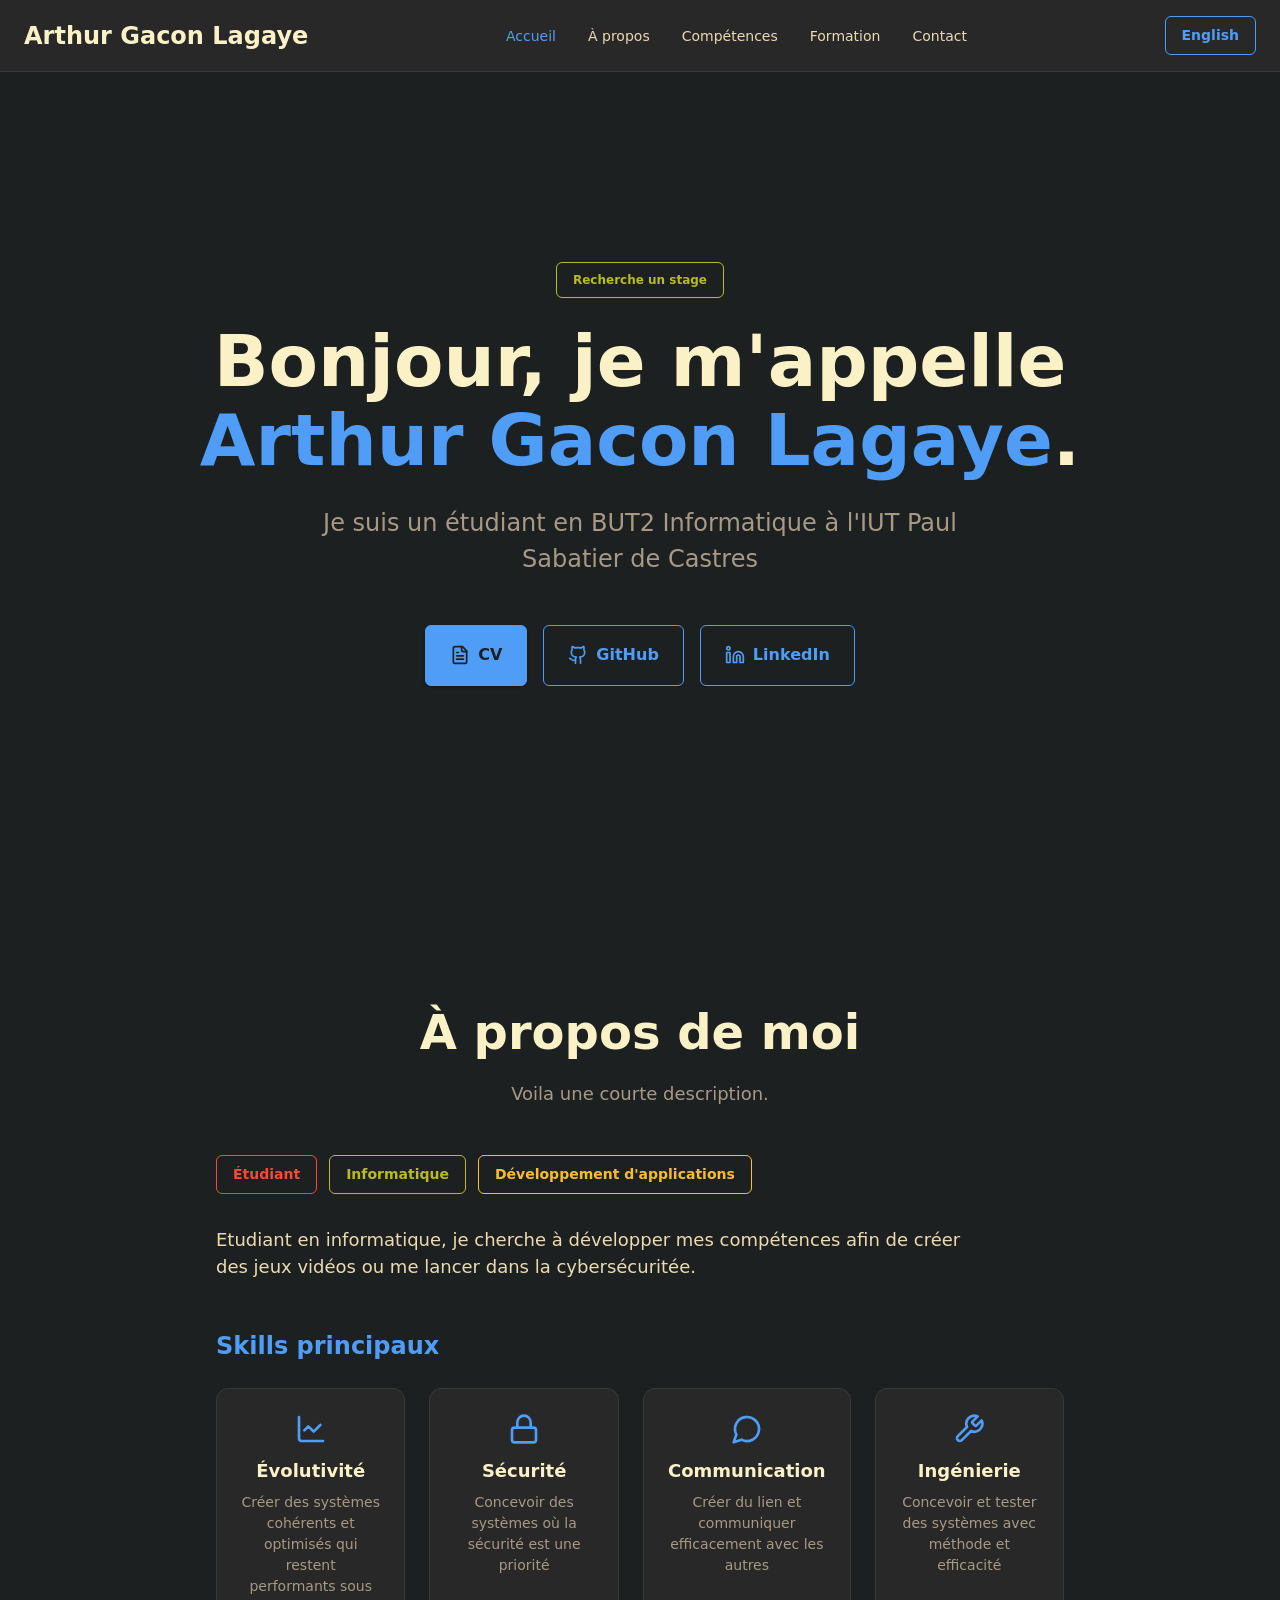
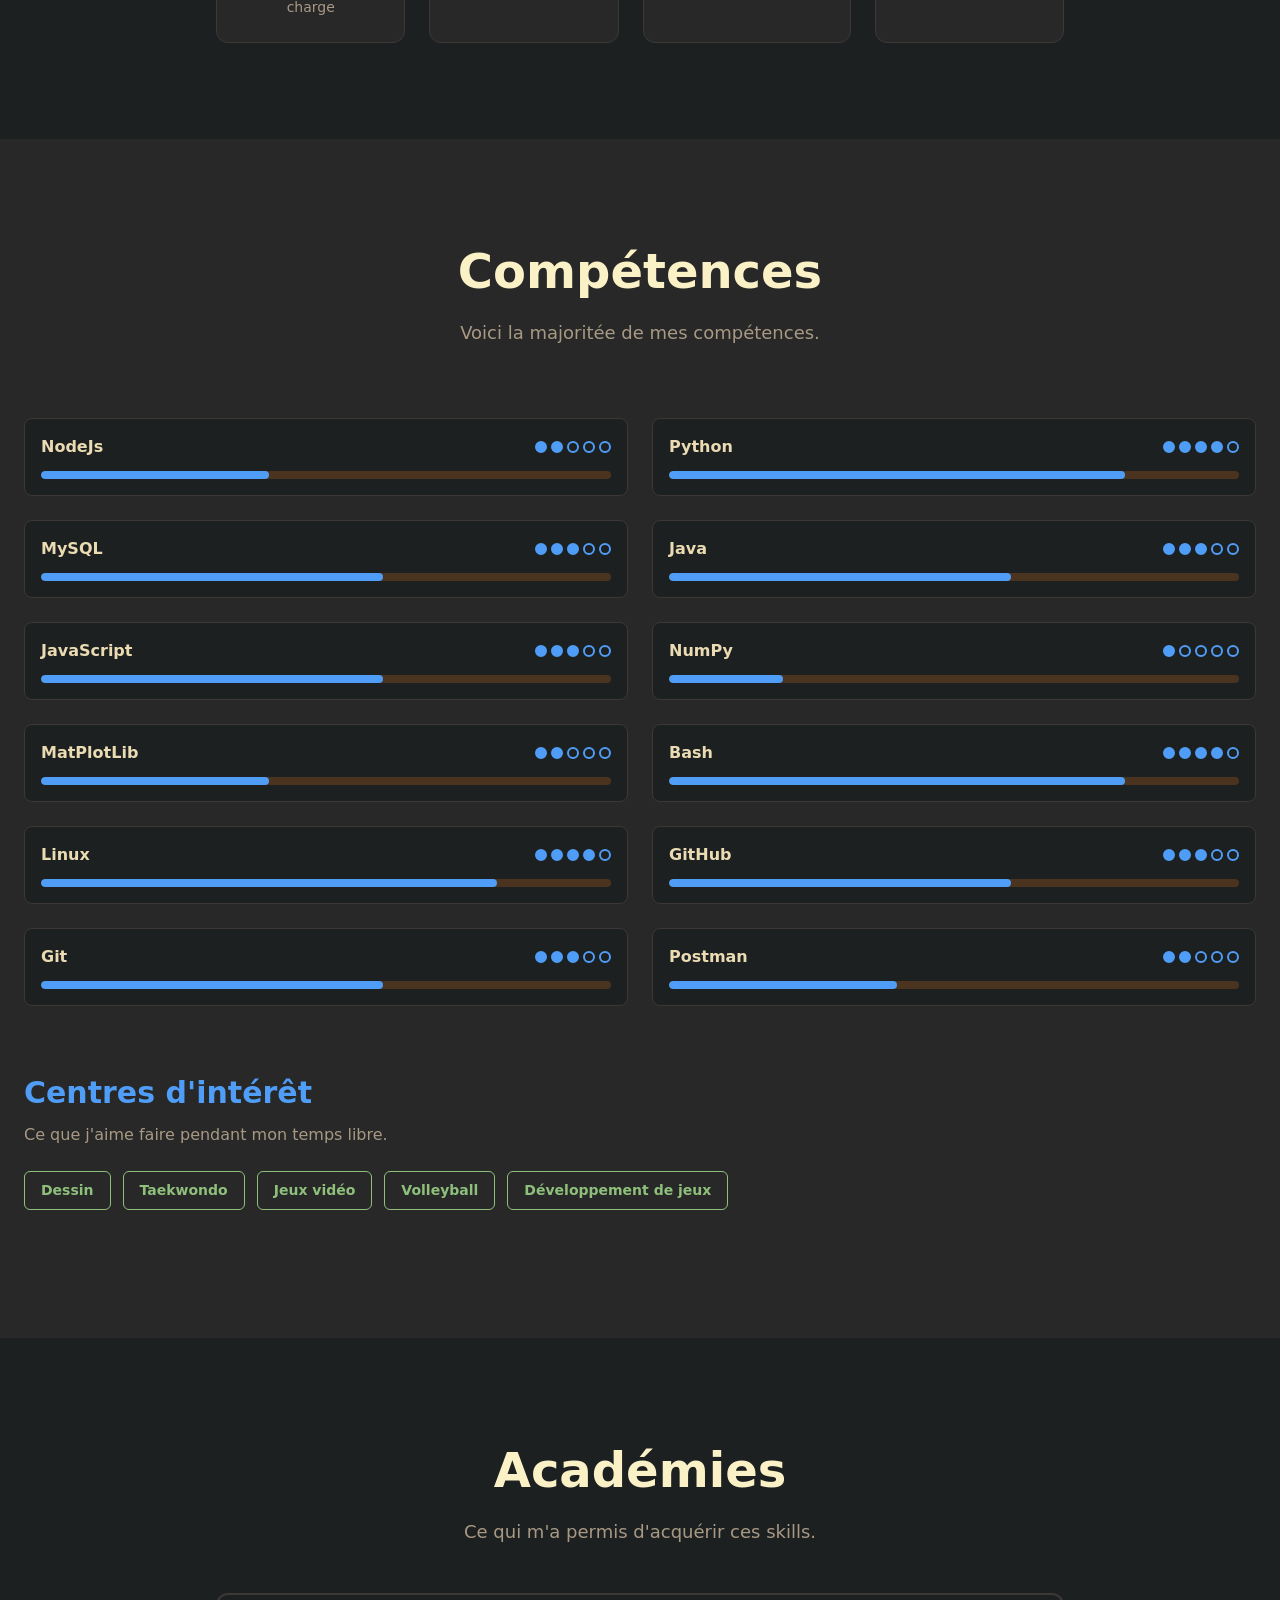
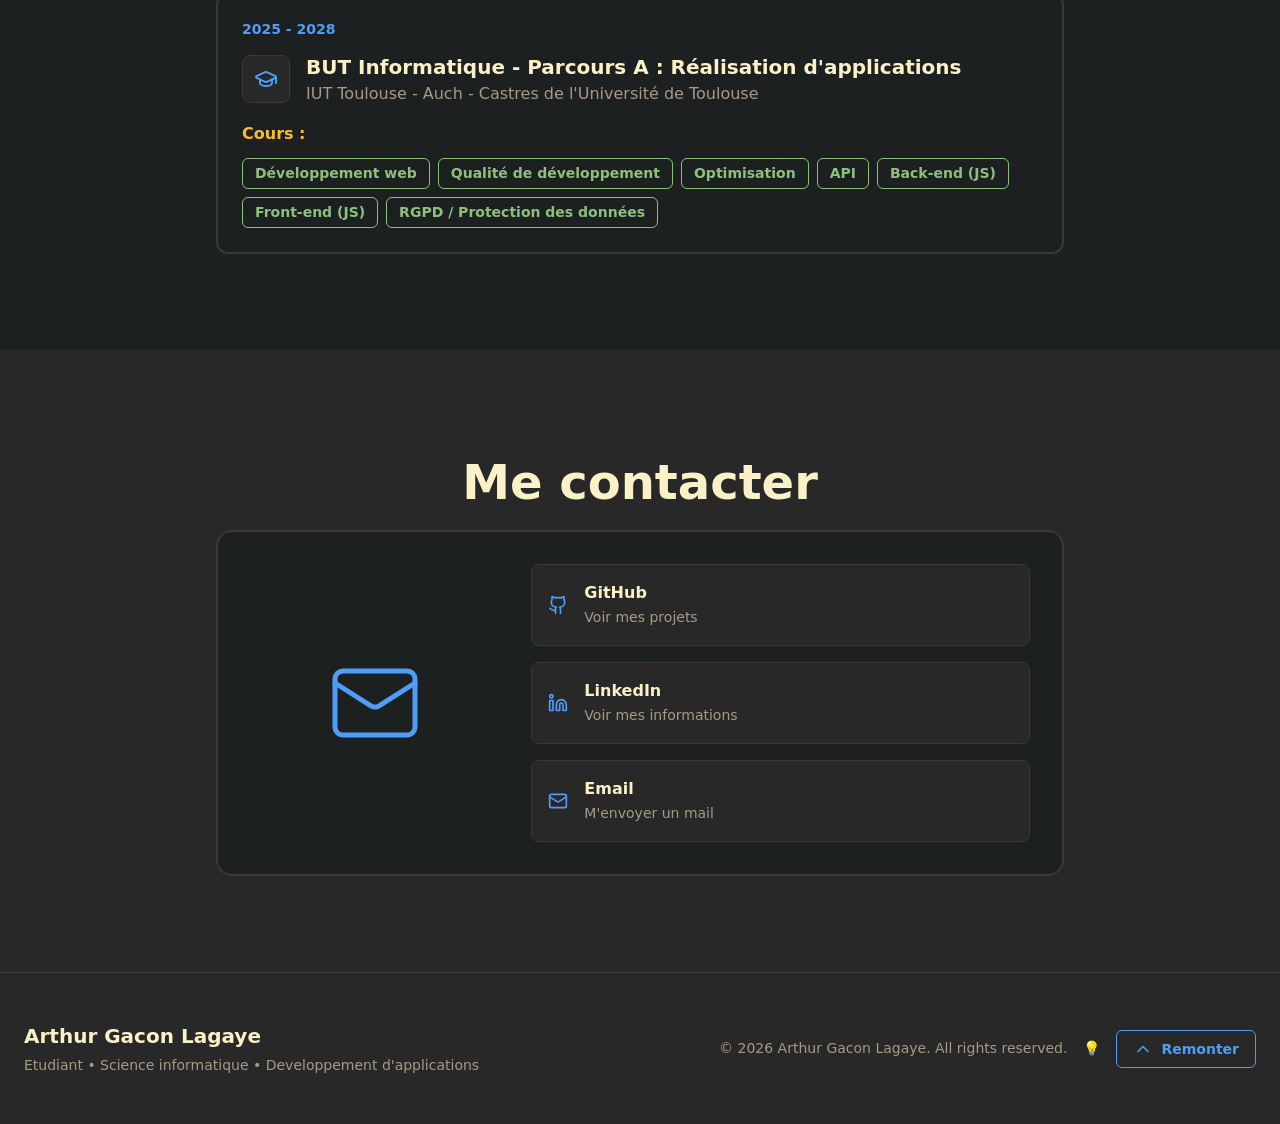
==== index.html @ 3c58b62a "Portfolio setup Added all the files already created." ====
<!DOCTYPE html>
<html lang="fr">

<head>
  <meta charset="UTF-8">
  <meta name="viewport" content="width=device-width, initial-scale=1">
  <meta name="theme-color" content="#000000">
  <meta name="description" content="Arthur Gacon Lagaye - étudiant BUT2 informatique">
  <title>Arthur Gacon Lagaye | Portfolio</title>
  <link rel="stylesheet" href="styles.css">
  <script src="script.js" defer></script>
</head>

<body>
  <nav class="nav" id="nav">
    <div class="container nav-inner">
      <div class="brand">Arthur Gacon Lagaye</div>
      <div class="nav-links" id="navLinks"></div>
      <a class="btn btn-outline btn-sm language-link" href="english.html" lang="en" aria-label="Switch language to English">English</a>
      <button class="menu-btn" id="menuBtn" aria-label="Toggle menu" aria-expanded="false">
        <svg viewBox="0 0 24 24" width="24" height="24" fill="none" stroke="currentColor" stroke-width="2"
          stroke-linecap="round" stroke-linejoin="round">
          <path d="M4 12h16" />
          <path d="M4 18h16" />
          <path d="M4 6h16" />
        </svg>
      </button>
    </div>
    <div class="mobile-menu" id="mobileMenu"></div>
  </nav>

  <main>
    <!-- HOME -->
    <section id="home" class="hero">
      <div class="hero-inner fade-up">
        <div class="badge badge-green">Recherche un stage</div>
        <h1>Bonjour, je m'appelle <span class="accent">Arthur Gacon Lagaye</span>.</h1>
        <p class="hero-sub">Je suis un étudiant en BUT2 Informatique à l'IUT Paul
          Sabatier de Castres</p>
        <div class="hero-actions">
          <a class="btn btn-primary" id="btnResume" href="#"><span data-icon="file"></span>CV</a>
          <a class="btn btn-outline" id="btnGithub" href="#" target="_blank" rel="noopener"><span
              data-icon="github"></span>GitHub</a>
          <a class="btn btn-outline" id="btnLinkedin" href="#" target="_blank" rel="noopener"><span
              data-icon="linkedin"></span>LinkedIn</a>
        </div>
      </div>
    </section>

    <!-- ABOUT -->
    <section id="about" class="section">
      <div class="container narrow">
        <h2>À propos de moi</h2>
        <p class="section-sub">Voila une courte description.</p>
        <div class="chips chips-lg" id="aboutChips"></div>
        <p class="about-text">Etudiant en informatique, je cherche à développer mes compétences afin de créer des jeux
          vidéos ou me lancer dans la cybersécuritée.</p>
        <h3 class="sub-title">Skills principaux</h3>
        <div class="core-grid" id="coreGrid"></div>
      </div>
    </section>

    <!-- SKILLS -->
    <section id="skills" class="section alt">
      <div class="container">
        <h2>Compétences</h2>
        <p class="section-sub">Voici la majoritée de mes compétences.</p>
        <div class="skill-groups" id="skillGroups"></div>
      </div>
    </section>

    <!-- EXPERIENCE -->
    <!-- <section id="experience" class="section">
      <div class="container narrow">
        <div class="section-tag"><span>Experience</span></div>
        <h2>Professional Journey</h2>
        <p class="section-sub">Here's how my skills derived value.</p>
        <div class="timeline" id="experienceList"></div>
      </div>
    </section> -->

    <!-- PROJECTS -->
    <!-- <section id="projects" class="section alt">
      <div class="container">
        <div class="section-tag"><span>Projets</span></div>
        <h2>Systems I Built</h2>
        <p class="section-sub">Voici ce que j'ai créé.</p>
        <div class="project-grid" id="projectGrid"></div>
        <div class="center"><a class="btn btn-outline" id="btnMore" href="#" target="_blank" rel="noopener">Charger plus
            de Projets</a></div>
      </div>
    </section> -->

    <!-- EDUCATION -->
    <section id="education" class="section">
      <div class="container narrow">
        <h2>Académies</h2>
        <p class="section-sub">Ce qui m'a permis d'acquérir ces skills.</p>
        <div class="timeline" id="educationList"></div>
      </div>
    </section>

    <!-- CONTACT -->
    <section id="contact" class="section alt">
      <div class="container narrow">
        <h2>Me contacter</h2>
        <div class="contact-wrap">
          <div class="contact-icon"><span data-icon="mail-lg"></span></div>
          <div class="contact-links">
            <a class="contact-card" id="cGithub" href="#" target="_blank" rel="noopener">
              <span class="ci" data-icon="github"></span>
              <span><strong>GitHub</strong><small>Voir mes projets</small></span>
            </a>
            <a class="contact-card" id="cLinkedin" href="#" target="_blank" rel="noopener">
              <span class="ci" data-icon="linkedin"></span>
              <span><strong>LinkedIn</strong><small>Voir mes informations</small></span>
            </a>
            <a class="contact-card" id="cEmail" href="#">
              <span class="ci" data-icon="mail"></span>
              <span><strong>Email</strong><small>M'envoyer un mail</small></span>
            </a>
          </div>
        </div>
      </div>
    </section>
  </main>

  <footer class="footer">
    <div class="container footer-inner">
      <div>
        <h3>Arthur Gacon Lagaye</h3>
        <p>Etudiant • Science informatique • Developpement d'applications</p>
      </div>
      <div class="footer-right">
        <div>© <span id="year">2026</span> Arthur Gacon Lagaye. All rights reserved.</div>
        <div class="bulb">💡</div>
        <button class="btn btn-outline btn-sm" id="toTop"><span data-icon="up"></span>Remonter</button>
      </div>
    </div>
  </footer>
</body>

</html>
---- styles.css ----
:root {
  --bg: #1d2021;
  --bg-alt: #282828;
  --border: #3c3836;
  --muted: #a89984;
  --text: #ebdbb2;
  --bright: #fbf1c7;
  --orange: #4f9df7;
  --orange-d: #2c6fe6;
  --green: #b8bb26;
  --aqua: #8ec07c;
  --red: #fb4934;
  --yellow: #fabd2f;
  --purple: #d3869b;
}
* {
  box-sizing: border-box;
  margin: 0;
  padding: 0;
}
html {
  scroll-behavior: smooth;
  scroll-padding-top: 70px;
}
body {
  background: var(--bg);
  color: var(--text);
  font-family:
    Inter,
    system-ui,
    -apple-system,
    "Segoe UI",
    Roboto,
    sans-serif;
  line-height: 1.5;
  -webkit-font-smoothing: antialiased;
}
a {
  color: inherit;
  text-decoration: none;
}
button {
  font-family: inherit;
  cursor: pointer;
}
.container {
  max-width: 80rem;
  margin: 0 auto;
  padding: 0 1.5rem;
}
.container.narrow {
  max-width: 56rem;
}
.center {
  text-align: center;
  margin-top: 3rem;
}
.accent {
  color: var(--orange);
}

/* Nav */
.nav {
  position: fixed;
  top: 0;
  left: 0;
  right: 0;
  z-index: 50;
  background: var(--bg-alt);
  border-bottom: 1px solid var(--border);
  backdrop-filter: blur(6px);
}
.nav-inner {
  display: flex;
  justify-content: space-between;
  align-items: center;
  padding-top: 1rem;
  padding-bottom: 1rem;
}
.brand {
  font-size: 1.5rem;
  font-weight: 700;
  color: var(--bright);
}
.nav-links {
  display: none;
  gap: 2rem;
}
.nav-links button,
.mobile-menu button {
  background: none;
  border: 0;
  color: var(--text);
  font-size: 0.875rem;
  font-weight: 500;
  transition: color 0.2s;
}
.nav-links button:hover,
.mobile-menu button:hover,
.nav-links button.active,
.mobile-menu button.active {
  color: var(--orange);
}
.menu-btn {
  background: none;
  border: 0;
  color: var(--text);
  display: block;
}
.menu-btn:hover {
  color: var(--orange);
}
.mobile-menu {
  display: none;
  flex-direction: column;
  gap: 0.25rem;
  padding: 0.5rem 1.5rem 1rem;
  border-top: 1px solid var(--border);
}
.mobile-menu.open {
  display: flex;
}
.mobile-menu button {
  text-align: left;
  padding: 0.6rem 0;
}
@media (min-width: 768px) {
  .nav-links {
    display: flex;
  }
  .menu-btn,
  .mobile-menu,
  .mobile-menu.open {
    display: none;
  }
}

/* Hero */
.hero {
  min-height: 100vh;
  display: flex;
  align-items: center;
  justify-content: center;
  padding: 7rem 1.5rem 4rem;
  text-align: center;
}
.hero-inner {
  max-width: 56rem;
}
.badge {
  display: inline-flex;
  align-items: center;
  border: 1px solid;
  border-radius: 0.375rem;
  font-size: 0.75rem;
  font-weight: 600;
  padding: 0.5rem 1rem;
  margin-bottom: 1.5rem;
}
.badge-green {
  color: var(--green);
  border-color: var(--green);
}
.hero h1 {
  font-size: 3rem;
  font-weight: 700;
  color: var(--bright);
  margin-bottom: 1.5rem;
  line-height: 1.1;
}
.hero-sub {
  font-size: 1.25rem;
  color: var(--muted);
  max-width: 42rem;
  margin: 0 auto 3rem;
}
.hero-actions {
  display: flex;
  flex-wrap: wrap;
  gap: 1rem;
  justify-content: center;
}
@media (min-width: 768px) {
  .hero h1 {
    font-size: 4.5rem;
  }
  .hero-sub {
    font-size: 1.5rem;
  }
}

/* Buttons */
.btn {
  display: inline-flex;
  align-items: center;
  justify-content: center;
  gap: 0.5rem;
  border-radius: 0.375rem;
  font-weight: 600;
  font-size: 1rem;
  padding: 1.1rem 1.5rem;
  border: 1px solid var(--orange);
  transition: all 0.2s;
  background: none;
  color: var(--orange);
}
.btn-primary {
  background: var(--orange);
  color: var(--bg);
  box-shadow: 0 1px 3px rgba(0, 0, 0, 0.4);
}
.btn-primary:hover {
  background: var(--orange-d);
  border-color: var(--orange-d);
}
.btn-outline:hover {
  background: var(--orange);
  color: var(--bg);
}
.btn-sm {
  font-size: 0.875rem;
  padding: 0.5rem 1rem;
}
.btn svg,
.ci svg {
  flex-shrink: 0;
}

/* Sections */
.section {
  padding: 6rem 0;
}
.section.alt {
  background: var(--bg-alt);
}
.section-tag {
  text-align: center;
  margin-bottom: 1rem;
}
.section-tag span {
  display: inline-block;
  font-size: 0.75rem;
  text-transform: uppercase;
  letter-spacing: 0.15em;
  color: var(--orange);
  border: 1px solid var(--orange);
  border-radius: 999px;
  padding: 0.25rem 0.9rem;
}
h2 {
  font-size: 2.25rem;
  font-weight: 700;
  color: var(--bright);
  text-align: center;
  margin-bottom: 0.75rem;
}
.section-sub {
  text-align: center;
  color: var(--muted);
  font-size: 1.125rem;
  margin-bottom: 3rem;
}
.sub-title {
  font-size: 1.5rem;
  color: var(--orange);
  font-weight: 700;
  margin: 3rem 0 1.5rem;
}
@media (min-width: 768px) {
  h2 {
    font-size: 3rem;
  }
}

/* Chips */
.chips {
  display: flex;
  flex-wrap: wrap;
  gap: 0.5rem;
}
.chips-lg {
  gap: 0.75rem;
  margin-bottom: 2rem;
}
.chip {
  display: inline-flex;
  align-items: center;
  border: 1px solid;
  border-radius: 0.375rem;
  font-weight: 600;
  padding: 0.125rem 0.625rem;
  font-size: 0.75rem;
}
.chips-lg .chip {
  padding: 0.5rem 1rem;
  font-size: 0.875rem;
}
.chip.aqua {
  color: var(--aqua);
  border-color: var(--aqua);
}
.chip.red {
  color: var(--red);
  border-color: var(--red);
}
.chip.green {
  color: var(--green);
  border-color: var(--green);
}
.chip.yellow {
  color: var(--yellow);
  border-color: var(--yellow);
}
.chip.purple {
  color: var(--purple);
  border-color: var(--purple);
}
.chip.orange {
  color: var(--orange);
  border-color: var(--orange);
}

/* About */
.about-text {
  font-size: 1.125rem;
  color: var(--text);
  max-width: 48rem;
}
.core-grid {
  display: grid;
  gap: 1.5rem;
  grid-template-columns: 1fr;
}
@media (min-width: 640px) {
  .core-grid {
    grid-template-columns: repeat(2, 1fr);
  }
}
@media (min-width: 1024px) {
  .core-grid {
    grid-template-columns: repeat(4, 1fr);
  }
}
.core-card {
  background: var(--bg-alt);
  border: 1px solid var(--border);
  border-radius: 0.75rem;
  padding: 1.5rem;
  text-align: center;
  transition: all 0.2s;
}
.core-card:hover {
  border-color: var(--orange);
  transform: translateY(-4px);
}
.core-icon {
  color: var(--orange);
  margin-bottom: 0.75rem;
  display: flex;
  justify-content: center;
}
.core-card h4 {
  color: var(--bright);
  font-size: 1.125rem;
  margin-bottom: 0.5rem;
}
.core-card p {
  color: var(--muted);
  font-size: 0.875rem;
}

/* Skills */
.skill-groups {
  display: flex;
  flex-direction: column;
  gap: 4rem;
}
.skill-group h3 {
  font-size: 1.5rem;
  font-weight: 700;
  color: var(--orange);
  margin-bottom: 0.5rem;
}
@media (min-width: 768px) {
  .skill-group h3 {
    font-size: 1.875rem;
  }
}
.skill-group > p {
  color: var(--muted);
  margin-bottom: 1.5rem;
}
.skill-grid {
  display: grid;
  gap: 1.5rem;
  grid-template-columns: 1fr;
}
@media (min-width: 768px) {
  .skill-grid {
    grid-template-columns: repeat(2, 1fr);
  }
}
.skill {
  background: var(--bg-alt);
  border: 1px solid var(--border);
  border-radius: 0.5rem;
  padding: 1rem;
  transition: border-color 0.2s;
}
.section.alt .skill {
  background: var(--bg);
}
.skill:hover {
  border-color: var(--orange);
}
.skill-top {
  display: flex;
  justify-content: space-between;
  align-items: center;
  margin-bottom: 0.75rem;
}
.skill-top span {
  font-weight: 600;
  color: var(--text);
}
.dots {
  display: flex;
  gap: 0.25rem;
}
.dot {
  width: 12px;
  height: 12px;
  border-radius: 50%;
  border: 2px solid var(--orange);
  background: transparent;
}
.dot.on {
  background: var(--orange);
}
.bar {
  height: 0.5rem;
  border-radius: 999px;
  background: rgba(254, 128, 25, 0.2);
  overflow: hidden;
}
.bar > div {
  height: 100%;
  width: 0;
  background: var(--orange);
  border-radius: 999px;
  transition: width 1s ease;
}

/* Timeline */
.timeline {
  display: flex;
  flex-direction: column;
  gap: 2rem;
}
.tl-item {
  background: var(--bg);
  border: 2px solid var(--border);
  border-radius: 0.75rem;
  padding: 1.5rem;
  transition: border-color 0.2s;
}
.section.alt .tl-item {
  background: var(--bg-alt);
}
.tl-item:hover {
  border-color: var(--orange);
}
.tl-date {
  font-size: 0.875rem;
  color: var(--orange);
  font-weight: 600;
  margin-bottom: 0.75rem;
}
.tl-head {
  display: flex;
  gap: 1rem;
  align-items: center;
  margin-bottom: 1rem;
}
.tl-icon {
  width: 3rem;
  height: 3rem;
  flex-shrink: 0;
  border-radius: 0.5rem;
  background: var(--bg-alt);
  border: 1px solid var(--border);
  color: var(--orange);
  display: flex;
  align-items: center;
  justify-content: center;
}
.tl-title {
  font-size: 1.25rem;
  font-weight: 700;
  color: var(--bright);
}
.tl-org {
  color: var(--muted);
}
.tl-item ul {
  list-style: none;
  display: flex;
  flex-direction: column;
  gap: 0.75rem;
}
.tl-item li {
  display: flex;
  gap: 0.75rem;
  color: var(--text);
}
.tl-item li .b {
  color: var(--orange);
}
.tl-item h5 {
  color: var(--yellow);
  font-size: 1rem;
  margin-bottom: 0.75rem;
}

/* Projects */
.project-grid {
  display: grid;
  gap: 2rem;
  grid-template-columns: 1fr;
}
@media (min-width: 768px) {
  .project-grid {
    grid-template-columns: repeat(2, 1fr);
  }
}
.project {
  position: relative;
  background: var(--bg);
  border: 2px solid var(--border);
  border-radius: 0.75rem;
  padding: 1.5rem;
  display: flex;
  flex-direction: column;
  transition: all 0.2s;
}
.project:hover {
  border-color: var(--orange);
  transform: scale(1.03);
}
.status {
  position: absolute;
  top: 1rem;
  right: 1rem;
  font-size: 0.75rem;
  font-weight: 600;
  border-radius: 0.375rem;
  padding: 0.125rem 0.625rem;
  background: var(--green);
  color: var(--bg);
}
.status.ongoing {
  background: var(--yellow);
}
.project h3 {
  font-size: 1.5rem;
  color: var(--bright);
  margin: 1.5rem 0 0.5rem;
}
.project p {
  color: var(--muted);
  margin-bottom: 1rem;
  flex: 1;
}
.project .chips {
  margin-bottom: 1.25rem;
}
.project-foot {
  display: flex;
  justify-content: space-between;
  align-items: center;
  color: var(--muted);
  font-size: 0.875rem;
}

/* Education */
.edu-course {
  display: flex;
  flex-wrap: wrap;
  gap: 0.5rem;
}
.edu-course .chip {
  font-size: 0.875rem;
  padding: 0.25rem 0.75rem;
}

/* Contact */
.contact-wrap {
  display: grid;
  gap: 2rem;
  align-items: center;
  grid-template-columns: 1fr;
  background: var(--bg);
  border: 2px solid var(--border);
  border-radius: 1rem;
  padding: 2rem;
}
@media (min-width: 768px) {
  .contact-wrap {
    grid-template-columns: 1fr 2fr;
  }
}
.contact-icon {
  color: var(--orange);
  display: flex;
  justify-content: center;
}
.contact-links {
  display: flex;
  flex-direction: column;
  gap: 1rem;
}
.contact-card {
  display: flex;
  align-items: center;
  gap: 1rem;
  background: var(--bg-alt);
  border: 1px solid var(--border);
  border-radius: 0.5rem;
  padding: 1rem;
  transition: all 0.2s;
}
.contact-card:hover {
  border-color: var(--orange);
  transform: translateX(6px);
}
.contact-card .ci {
  color: var(--orange);
  display: flex;
}
.contact-card strong {
  display: block;
  color: var(--bright);
}
.contact-card small {
  color: var(--muted);
  font-size: 0.875rem;
}

/* Footer */
.footer {
  background: var(--bg-alt);
  border-top: 1px solid var(--border);
  padding: 3rem 0;
}
.footer-inner {
  display: flex;
  flex-direction: column;
  gap: 1.5rem;
  align-items: center;
  text-align: center;
}
.footer h3 {
  color: var(--bright);
  font-size: 1.25rem;
  margin-bottom: 0.25rem;
}
.footer p,
.footer-right {
  color: var(--muted);
  font-size: 0.875rem;
}
.footer-right {
  display: flex;
  flex-wrap: wrap;
  gap: 1rem;
  align-items: center;
  justify-content: center;
}
@media (min-width: 768px) {
  .footer-inner {
    flex-direction: row;
    justify-content: space-between;
    text-align: left;
  }
}

/* Animations */
@keyframes fadeInUp {
  from {
    opacity: 0;
    transform: translateY(24px);
  }
  to {
    opacity: 1;
    transform: none;
  }
}
@keyframes slideInLeft {
  from {
    opacity: 0;
    transform: translateX(-24px);
  }
  to {
    opacity: 1;
    transform: none;
  }
}
.fade-up {
  animation: fadeInUp 0.8s ease both;
}
.reveal {
  opacity: 0;
}
.reveal.visible {
  animation: fadeInUp 0.7s ease both;
}
@media (prefers-reduced-motion: reduce) {
  * {
    animation: none !important;
    transition: none !important;
  }
  .reveal {
    opacity: 1;
  }
}
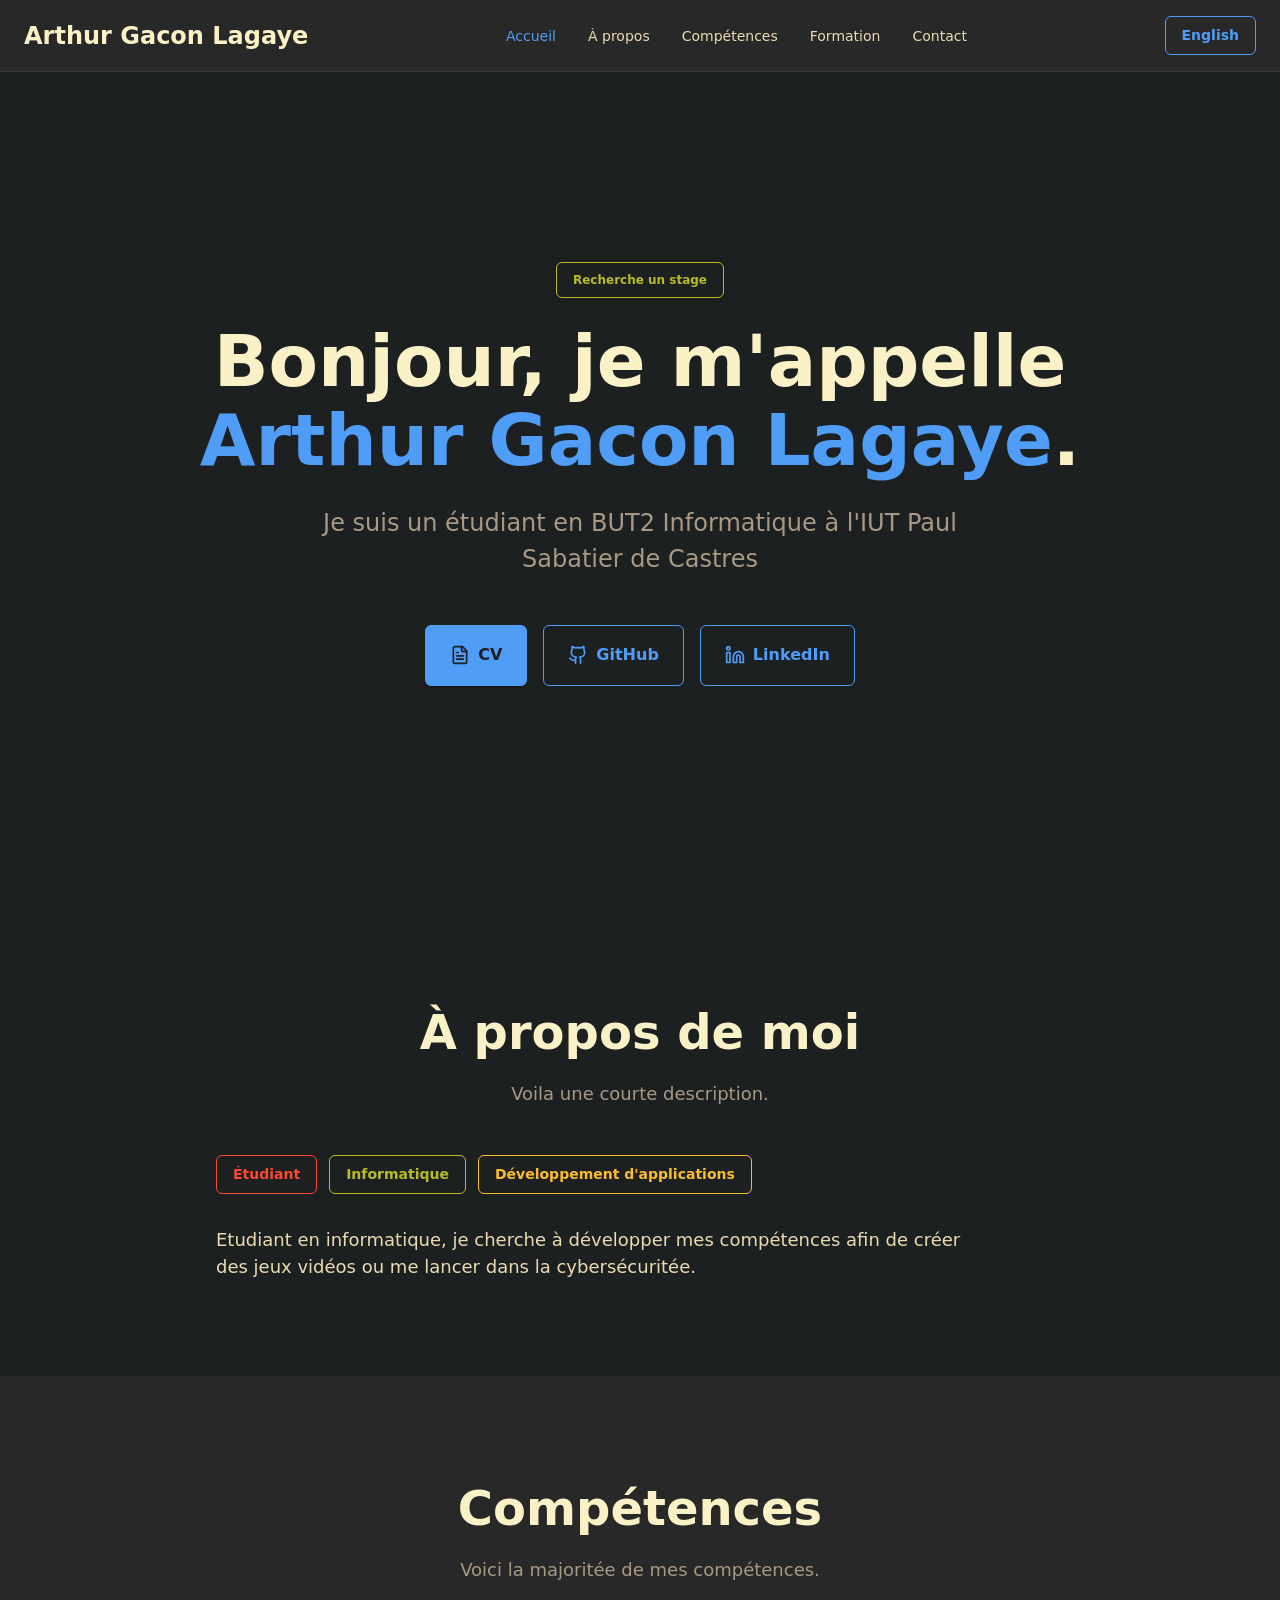
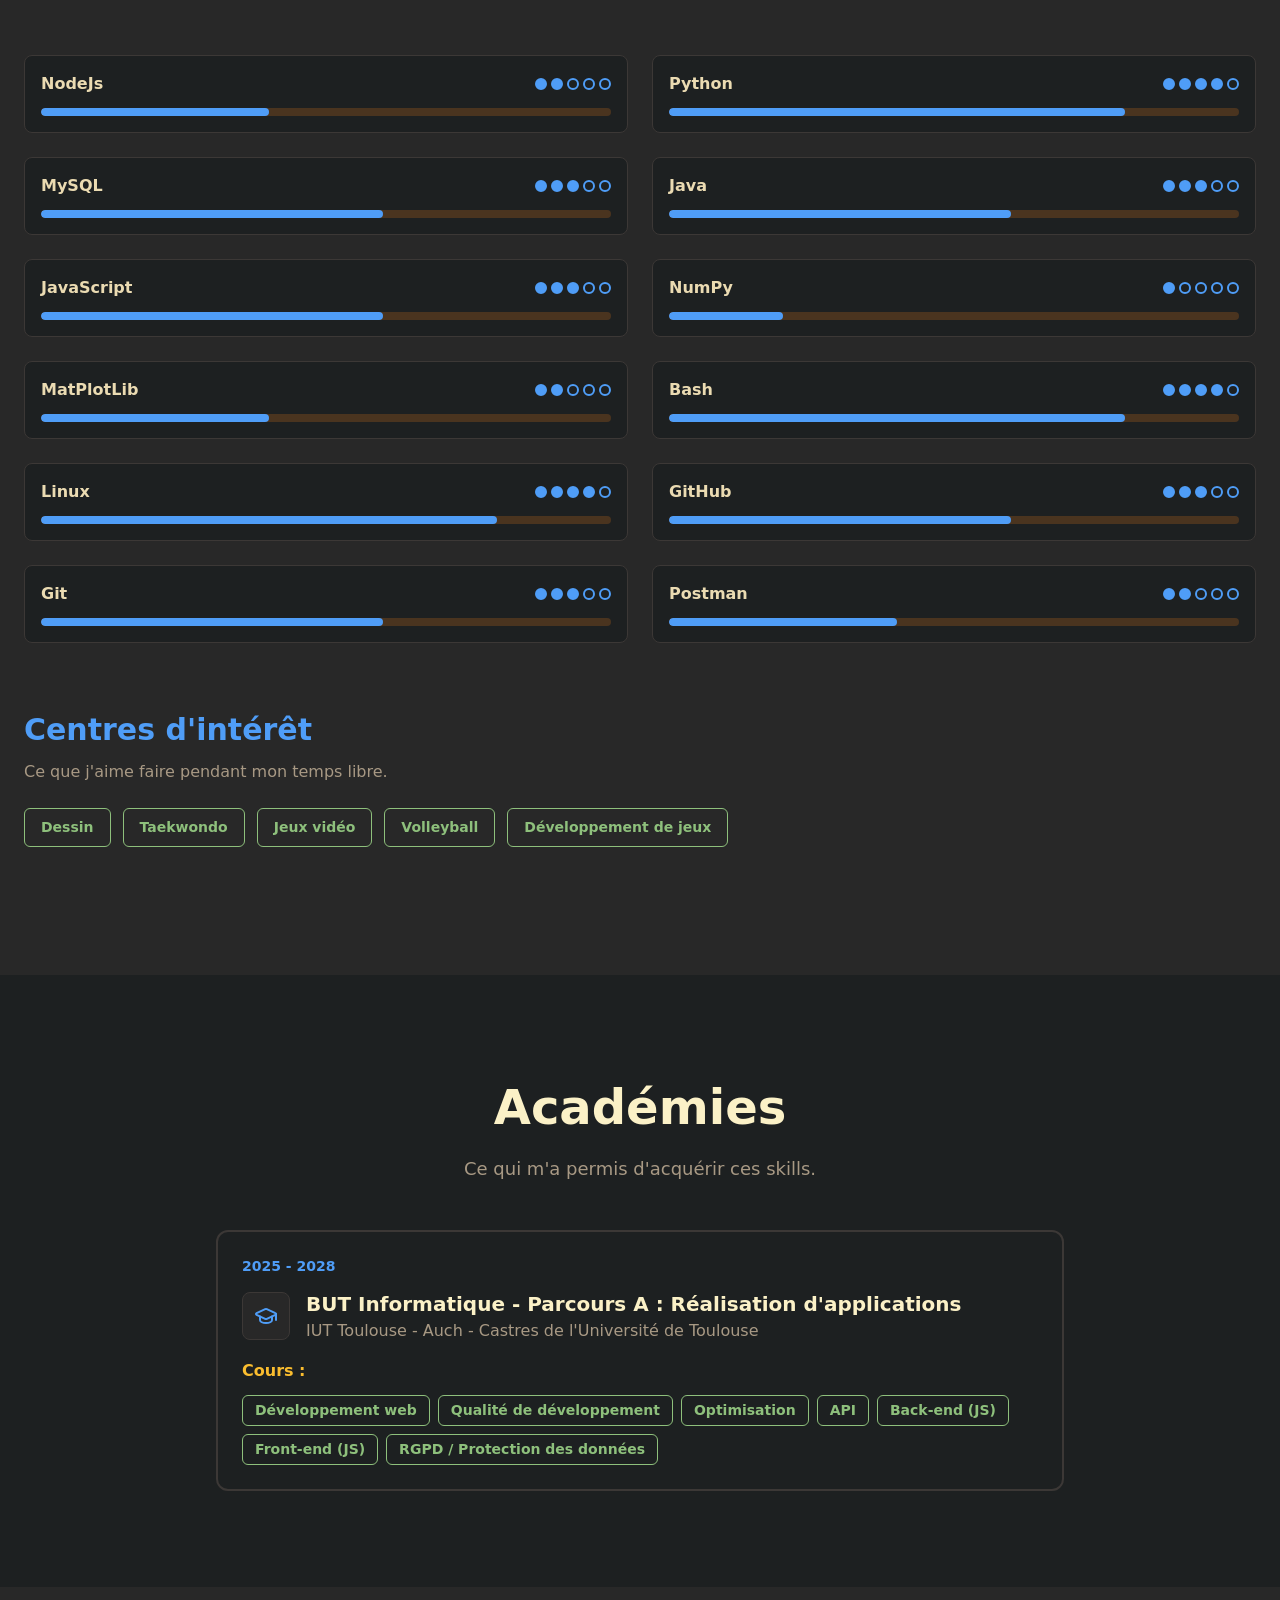
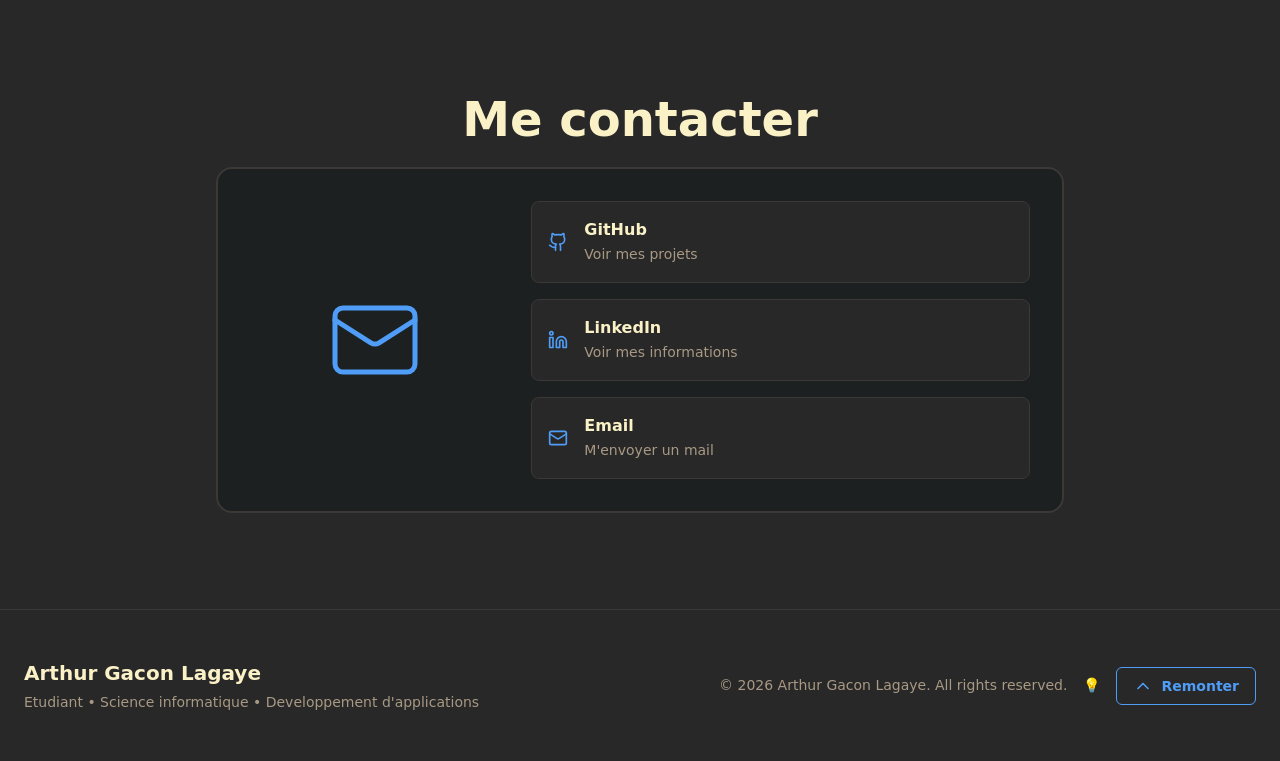
==== commit 1ca40bc0: "Core skills disabeled Not used for now so disabeling it." ====
--- a/index.html
+++ b/index.html
@@ -55,8 +55,8 @@
         <div class="chips chips-lg" id="aboutChips"></div>
         <p class="about-text">Etudiant en informatique, je cherche à développer mes compétences afin de créer des jeux
           vidéos ou me lancer dans la cybersécuritée.</p>
-        <h3 class="sub-title">Skills principaux</h3>
-        <div class="core-grid" id="coreGrid"></div>
+        <!-- <h3 class="sub-title">Skills principaux</h3> -->
+        <!-- <div class="core-grid" id="coreGrid"></div> -->
       </div>
     </section>
 
